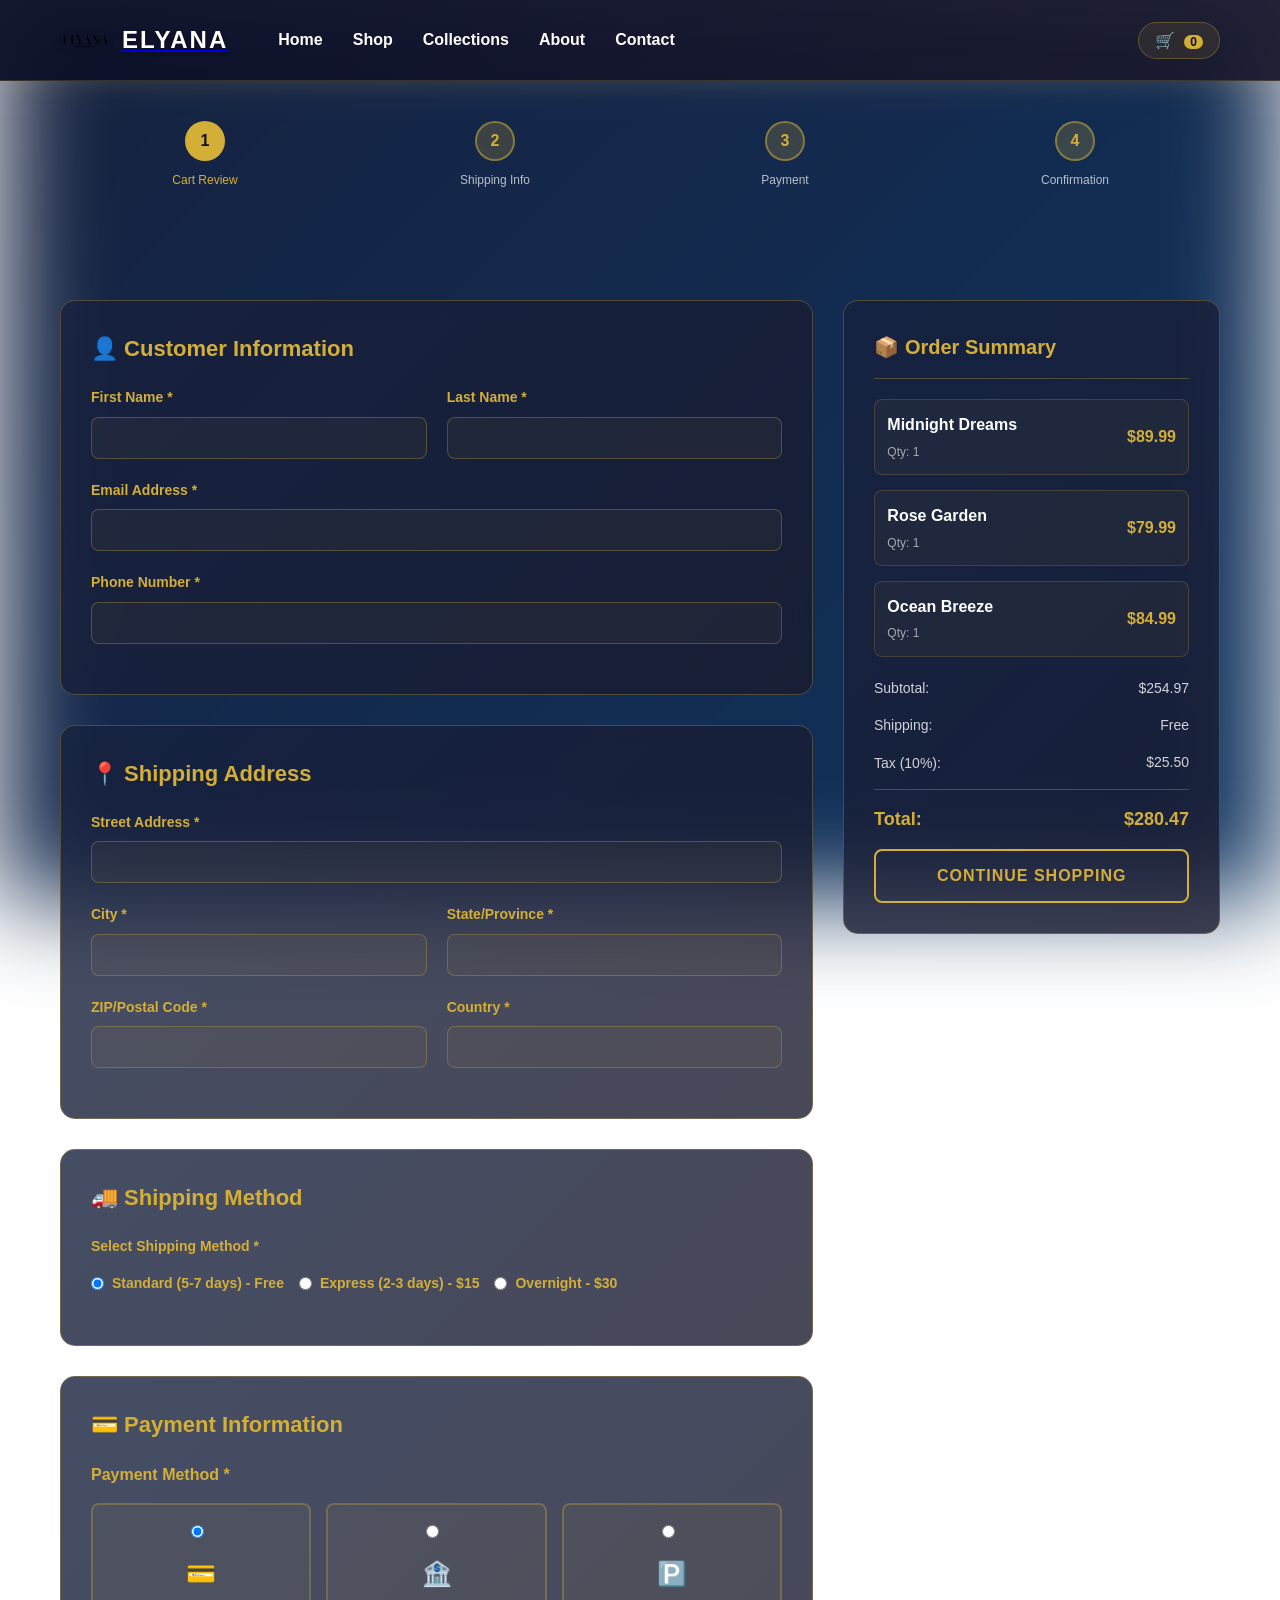
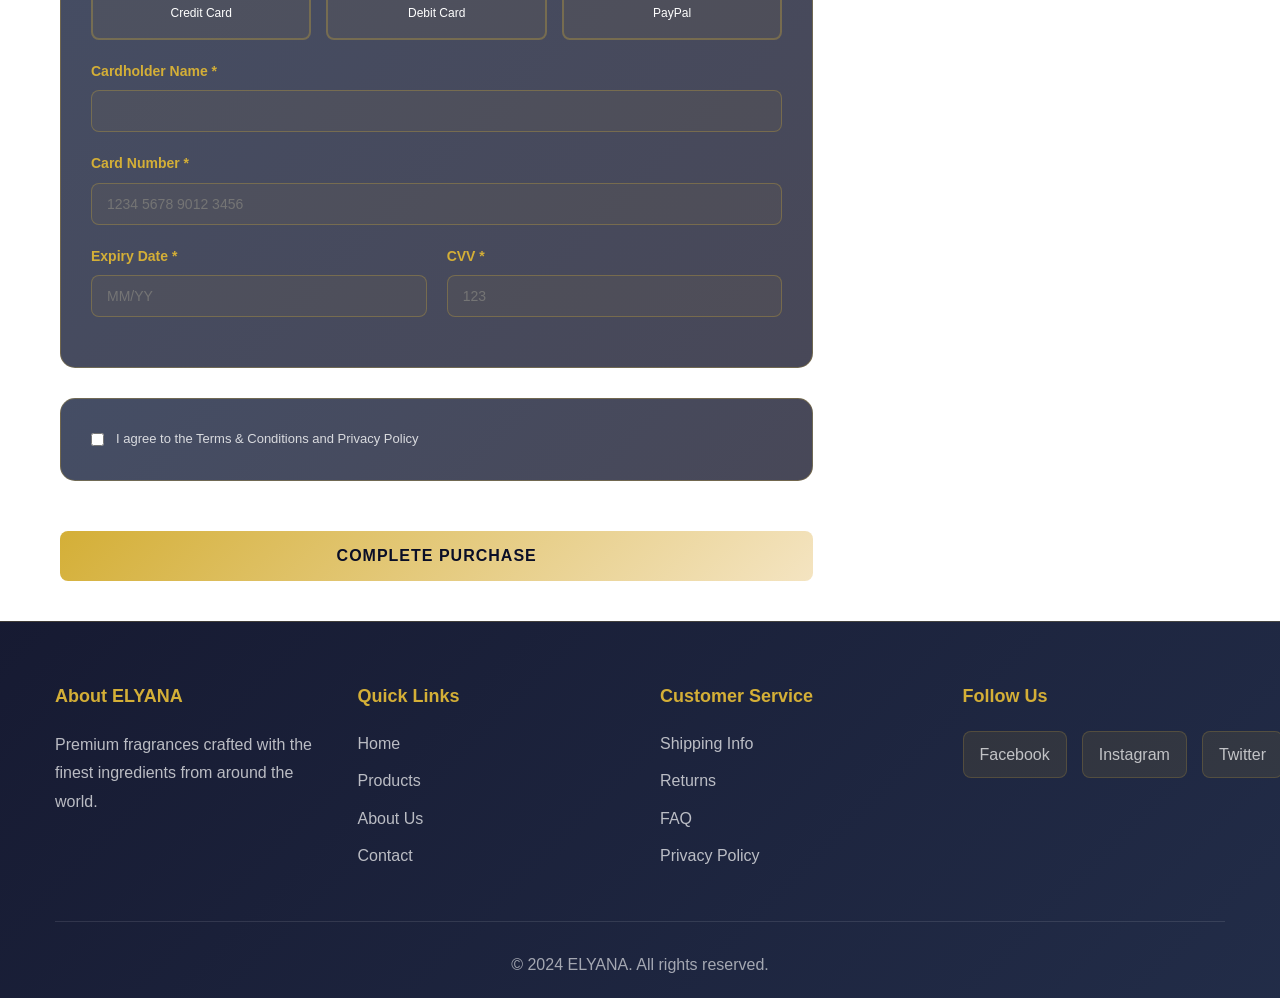
==== checkout.html @ 41bb40de "Add files via upload" ====
<!DOCTYPE html>
<html lang="en">
<head>
    <meta charset="UTF-8">
    <meta name="viewport" content="width=device-width, initial-scale=1.0">
    <title>Checkout - ELYANA</title>
    <link rel="stylesheet" href="style.css">
    <style>
        .checkout-container {
            display: grid;
            grid-template-columns: 2fr 1fr;
            gap: 30px;
            padding: 40px 20px;
            max-width: 1200px;
            margin: 0 auto;
        }

        .checkout-form {
            display: flex;
            flex-direction: column;
            gap: 30px;
        }

        .form-section {
            background: linear-gradient(135deg, rgba(22, 33, 62, 0.8), rgba(26, 26, 46, 0.8));
            backdrop-filter: blur(10px);
            border: 1px solid rgba(212, 175, 55, 0.3);
            padding: 30px;
            border-radius: 15px;
        }

        .form-section h2 {
            color: #d4af37;
            font-size: 22px;
            margin-bottom: 20px;
            display: flex;
            align-items: center;
            gap: 10px;
        }

        .form-row {
            display: grid;
            grid-template-columns: 1fr 1fr;
            gap: 20px;
            margin-bottom: 20px;
        }

        .form-row.full {
            grid-template-columns: 1fr;
        }

        .form-group {
            display: flex;
            flex-direction: column;
        }

        .form-group label {
            color: #d4af37;
            font-weight: 600;
            margin-bottom: 8px;
            font-size: 14px;
        }

        .form-group input,
        .form-group select,
        .form-group textarea {
            padding: 12px 15px;
            border: 1px solid rgba(212, 175, 55, 0.3);
            border-radius: 8px;
            background: rgba(212, 175, 55, 0.05);
            color: white;
            font-size: 14px;
            font-family: inherit;
            transition: all 0.3s ease;
        }

        .form-group input:focus,
        .form-group select:focus,
        .form-group textarea:focus {
            outline: none;
            border-color: #d4af37;
            background: rgba(212, 175, 55, 0.1);
            box-shadow: 0 0 10px rgba(212, 175, 55, 0.2);
        }

        .form-group textarea {
            resize: vertical;
            min-height: 80px;
        }

        .payment-options {
            display: grid;
            grid-template-columns: repeat(3, 1fr);
            gap: 15px;
            margin-top: 15px;
        }

        .payment-option {
            padding: 15px;
            border: 2px solid rgba(212, 175, 55, 0.3);
            border-radius: 8px;
            text-align: center;
            cursor: pointer;
            transition: all 0.3s ease;
            background: rgba(212, 175, 55, 0.05);
        }

        .payment-option:hover {
            border-color: #d4af37;
            background: rgba(212, 175, 55, 0.1);
        }

        .payment-option input[type="radio"] {
            margin-right: 8px;
        }

        .payment-option label {
            cursor: pointer;
            margin: 0;
        }

        /* Order Summary */
        .order-summary {
            background: linear-gradient(135deg, rgba(22, 33, 62, 0.8), rgba(26, 26, 46, 0.8));
            backdrop-filter: blur(10px);
            border: 1px solid rgba(212, 175, 55, 0.3);
            padding: 30px;
            border-radius: 15px;
            height: fit-content;
            position: sticky;
            top: 100px;
        }

        .order-summary h3 {
            color: #d4af37;
            font-size: 20px;
            margin-bottom: 20px;
            padding-bottom: 15px;
            border-bottom: 1px solid rgba(212, 175, 55, 0.3);
        }

        .cart-items {
            display: flex;
            flex-direction: column;
            gap: 15px;
            margin-bottom: 20px;
        }

        .cart-item {
            display: flex;
            justify-content: space-between;
            align-items: center;
            padding: 12px;
            background: rgba(212, 175, 55, 0.05);
            border-radius: 8px;
            border: 1px solid rgba(212, 175, 55, 0.2);
        }

        .item-details {
            flex: 1;
        }

        .item-name {
            color: white;
            font-weight: 600;
            margin-bottom: 5px;
        }

        .item-quantity {
            color: rgba(255, 255, 255, 0.6);
            font-size: 12px;
        }

        .item-price {
            color: #d4af37;
            font-weight: 700;
            font-size: 16px;
        }

        .summary-row {
            display: flex;
            justify-content: space-between;
            margin-bottom: 15px;
            color: rgba(255, 255, 255, 0.8);
            font-size: 14px;
        }

        .summary-row.total {
            padding-top: 15px;
            border-top: 1px solid rgba(212, 175, 55, 0.3);
            font-size: 18px;
            font-weight: 700;
            color: #d4af37;
        }

        .checkout-btn {
            width: 100%;
            padding: 16px;
            background: linear-gradient(135deg, #d4af37, #f4e4c1);
            border: none;
            color: #0a0e27;
            border-radius: 8px;
            font-weight: 700;
            font-size: 16px;
            cursor: pointer;
            transition: all 0.3s ease;
            margin-top: 20px;
            text-transform: uppercase;
            letter-spacing: 1px;
        }

        .checkout-btn:hover {
            box-shadow: 0 10px 30px rgba(212, 175, 55, 0.4);
            transform: translateY(-2px);
        }

        .progress-steps {
            display: flex;
            justify-content: space-between;
            margin-bottom: 40px;
            max-width: 1200px;
            margin-left: auto;
            margin-right: auto;
        }

        .step {
            display: flex;
            flex-direction: column;
            align-items: center;
            gap: 10px;
            flex: 1;
        }

        .step-number {
            width: 40px;
            height: 40px;
            border-radius: 50%;
            background: rgba(212, 175, 55, 0.2);
            border: 2px solid rgba(212, 175, 55, 0.5);
            display: flex;
            align-items: center;
            justify-content: center;
            color: #d4af37;
            font-weight: 700;
        }

        .step.active .step-number {
            background: #d4af37;
            color: #0a0e27;
        }

        .step-label {
            color: rgba(255, 255, 255, 0.7);
            font-size: 12px;
            text-align: center;
        }

        .step.active .step-label {
            color: #d4af37;
        }

        .step-connector {
            flex: 1;
            height: 2px;
            background: rgba(212, 175, 55, 0.2);
            margin-top: 20px;
            display: none;
        }

        @media (min-width: 1024px) {
            .step-connector {
                display: block;
            }
        }

        @media (max-width: 768px) {
            .checkout-container {
                grid-template-columns: 1fr;
            }

            .order-summary {
                position: static;
                order: -1;
            }

            .payment-options {
                grid-template-columns: 1fr;
            }

            .form-row {
                grid-template-columns: 1fr;
            }

            .progress-steps {
                gap: 10px;
            }

            .step-connector {
                display: none !important;
            }
        }
    </style>
</head>
<body>
    <!-- Animated Background -->
    <div class="animated-bg"></div>

    <!-- Header/Navigation -->
    <header class="header">
        <nav class="navbar">
            <div class="navbar-container">
                <a href="index.html" class="logo-section">
                    <img src="image-removebg-preview.png" alt="Elyana Logo" class="logo">
                    <span class="brand-name">ELYANA</span>
                </a>
                
                <div class="hamburger" id="hamburger">
                    <span></span>
                    <span></span>
                    <span></span>
                </div>

                <ul class="nav-menu" id="navMenu">
                    <li><a href="index.html#home" class="nav-link">Home</a></li>
                    <li><a href="index.html#categories" class="nav-link">Shop</a></li>
                    <li><a href="index.html#products" class="nav-link">Collections</a></li>
                    <li><a href="#about" class="nav-link">About</a></li>
                    <li><a href="#contact" class="nav-link">Contact</a></li>
                </ul>

                <div class="nav-icons">
                    <button class="cart-btn" id="cartBtn">🛒 <span class="cart-count">0</span></button>
                </div>
            </div>
        </nav>
    </header>

    <!-- Progress Steps -->
    <div class="progress-steps" style="padding: 40px 20px 0;">
        <div class="step active">
            <div class="step-number">1</div>
            <div class="step-label">Cart Review</div>
            <div class="step-connector"></div>
        </div>
        <div class="step">
            <div class="step-number">2</div>
            <div class="step-label">Shipping Info</div>
            <div class="step-connector"></div>
        </div>
        <div class="step">
            <div class="step-number">3</div>
            <div class="step-label">Payment</div>
            <div class="step-connector"></div>
        </div>
        <div class="step">
            <div class="step-number">4</div>
            <div class="step-label">Confirmation</div>
        </div>
    </div>

    <!-- Checkout Section -->
    <div class="checkout-container">
        <form class="checkout-form" id="checkoutForm">
            <!-- Customer Information -->
            <div class="form-section">
                <h2>👤 Customer Information</h2>
                <div class="form-row">
                    <div class="form-group">
                        <label for="firstName">First Name *</label>
                        <input type="text" id="firstName" name="firstName" required>
                    </div>
                    <div class="form-group">
                        <label for="lastName">Last Name *</label>
                        <input type="text" id="lastName" name="lastName" required>
                    </div>
                </div>
                <div class="form-row full">
                    <div class="form-group">
                        <label for="email">Email Address *</label>
                        <input type="email" id="email" name="email" required>
                    </div>
                </div>
                <div class="form-row full">
                    <div class="form-group">
                        <label for="phone">Phone Number *</label>
                        <input type="tel" id="phone" name="phone" required>
                    </div>
                </div>
            </div>

            <!-- Shipping Address -->
            <div class="form-section">
                <h2>📍 Shipping Address</h2>
                <div class="form-row full">
                    <div class="form-group">
                        <label for="address">Street Address *</label>
                        <input type="text" id="address" name="address" required>
                    </div>
                </div>
                <div class="form-row">
                    <div class="form-group">
                        <label for="city">City *</label>
                        <input type="text" id="city" name="city" required>
                    </div>
                    <div class="form-group">
                        <label for="state">State/Province *</label>
                        <input type="text" id="state" name="state" required>
                    </div>
                </div>
                <div class="form-row">
                    <div class="form-group">
                        <label for="zipcode">ZIP/Postal Code *</label>
                        <input type="text" id="zipcode" name="zipcode" required>
                    </div>
                    <div class="form-group">
                        <label for="country">Country *</label>
                        <input type="text" id="country" name="country" required>
                    </div>
                </div>
            </div>

            <!-- Shipping Method -->
            <div class="form-section">
                <h2>🚚 Shipping Method</h2>
                <div class="form-row full">
                    <div class="form-group">
                        <label style="margin-bottom: 15px;">Select Shipping Method *</label>
                        <div style="display: flex; gap: 15px; flex-wrap: wrap;">
                            <label style="display: flex; align-items: center; gap: 8px; margin: 0;">
                                <input type="radio" name="shipping" value="standard" checked>
                                <span>Standard (5-7 days) - Free</span>
                            </label>
                            <label style="display: flex; align-items: center; gap: 8px; margin: 0;">
                                <input type="radio" name="shipping" value="express">
                                <span>Express (2-3 days) - $15</span>
                            </label>
                            <label style="display: flex; align-items: center; gap: 8px; margin: 0;">
                                <input type="radio" name="shipping" value="overnight">
                                <span>Overnight - $30</span>
                            </label>
                        </div>
                    </div>
                </div>
            </div>

            <!-- Payment Information -->
            <div class="form-section">
                <h2>💳 Payment Information</h2>
                <div style="margin-bottom: 20px;">
                    <label style="display: block; margin-bottom: 15px; color: #d4af37; font-weight: 600;">Payment Method *</label>
                    <div class="payment-options">
                        <div class="payment-option">
                            <label>
                                <input type="radio" name="paymentMethod" value="credit-card" checked>
                                <div style="font-size: 24px; margin: 10px 0;">💳</div>
                                <div style="color: white; font-size: 12px;">Credit Card</div>
                            </label>
                        </div>
                        <div class="payment-option">
                            <label>
                                <input type="radio" name="paymentMethod" value="debit-card">
                                <div style="font-size: 24px; margin: 10px 0;">🏦</div>
                                <div style="color: white; font-size: 12px;">Debit Card</div>
                            </label>
                        </div>
                        <div class="payment-option">
                            <label>
                                <input type="radio" name="paymentMethod" value="paypal">
                                <div style="font-size: 24px; margin: 10px 0;">🅿️</div>
                                <div style="color: white; font-size: 12px;">PayPal</div>
                            </label>
                        </div>
                    </div>
                </div>

                <div class="form-row full">
                    <div class="form-group">
                        <label for="cardName">Cardholder Name *</label>
                        <input type="text" id="cardName" name="cardName" required>
                    </div>
                </div>
                <div class="form-row full">
                    <div class="form-group">
                        <label for="cardNumber">Card Number *</label>
                        <input type="text" id="cardNumber" name="cardNumber" placeholder="1234 5678 9012 3456" required>
                    </div>
                </div>
                <div class="form-row">
                    <div class="form-group">
                        <label for="expiry">Expiry Date *</label>
                        <input type="text" id="expiry" name="expiry" placeholder="MM/YY" required>
                    </div>
                    <div class="form-group">
                        <label for="cvv">CVV *</label>
                        <input type="text" id="cvv" name="cvv" placeholder="123" required>
                    </div>
                </div>
            </div>

            <!-- Terms & Conditions -->
            <div class="form-section">
                <label style="display: flex; align-items: flex-start; gap: 12px; cursor: pointer;">
                    <input type="checkbox" id="terms" name="terms" required style="margin-top: 4px;">
                    <span style="color: rgba(255, 255, 255, 0.8); font-size: 13px;">I agree to the Terms & Conditions and Privacy Policy</span>
                </label>
            </div>

            <button type="submit" class="checkout-btn">Complete Purchase</button>
        </form>

        <!-- Order Summary Sidebar -->
        <div class="order-summary">
            <h3>📦 Order Summary</h3>
            <div class="cart-items" id="cartItems">
                <!-- Cart items will be populated by JavaScript -->
            </div>
            
            <div class="summary-row">
                <span>Subtotal:</span>
                <span id="subtotal">$0.00</span>
            </div>
            <div class="summary-row">
                <span>Shipping:</span>
                <span id="shippingCost">Free</span>
            </div>
            <div class="summary-row">
                <span>Tax (10%):</span>
                <span id="tax">$0.00</span>
            </div>
            <div class="summary-row total">
                <span>Total:</span>
                <span id="total">$0.00</span>
            </div>

            <button type="button" class="checkout-btn" style="margin-top: 0; background: transparent; border: 2px solid #d4af37; color: #d4af37;">Continue Shopping</button>
        </div>
    </div>

    <!-- Footer -->
    <footer class="footer">
        <div class="container">
            <div class="footer-grid">
                <div class="footer-section">
                    <h3>About ELYANA</h3>
                    <p>Premium fragrances crafted with the finest ingredients from around the world.</p>
                </div>
                <div class="footer-section">
                    <h3>Quick Links</h3>
                    <ul>
                        <li><a href="index.html">Home</a></li>
                        <li><a href="index.html#products">Products</a></li>
                        <li><a href="#about">About Us</a></li>
                        <li><a href="#contact">Contact</a></li>
                    </ul>
                </div>
                <div class="footer-section">
                    <h3>Customer Service</h3>
                    <ul>
                        <li><a href="#">Shipping Info</a></li>
                        <li><a href="#">Returns</a></li>
                        <li><a href="#">FAQ</a></li>
                        <li><a href="#">Privacy Policy</a></li>
                    </ul>
                </div>
                <div class="footer-section">
                    <h3>Follow Us</h3>
                    <div class="social-links">
                        <a href="#" class="social-link">Facebook</a>
                        <a href="#" class="social-link">Instagram</a>
                        <a href="#" class="social-link">Twitter</a>
                        <a href="#" class="social-link">Pinterest</a>
                    </div>
                </div>
            </div>
            <div class="footer-bottom">
                <p>&copy; 2024 ELYANA. All rights reserved.</p>
            </div>
        </div>
    </footer>

    <script src="checkout.js"></script>
</body>
</html>
---- style.css ----
* {
    margin: 0;
    padding: 0;
    box-sizing: border-box;
}

:root {
    --primary-color: #1a1a2e;
    --secondary-color: #16213e;
    --accent-color: #d4af37;
    --accent-light: #f4e4c1;
    --text-dark: #0f3460;
    --text-light: #ffffff;
    --bg-light: #0f1419;
    --success: #2d5f4f;
    --shadow: 0 10px 40px rgba(0, 0, 0, 0.5);
    --gold: #d4af37;
    --dark-bg: #0a0e27;
}

html {
    scroll-behavior: smooth;
}

body {
    font-family: 'Segoe UI', Tahoma, Geneva, Verdana, sans-serif;
    color: var(--text-dark);
    overflow-x: hidden;
    line-height: 1.6;
}

/* Animated Background */
.animated-bg {
    position: fixed;
    top: 0;
    left: 0;
    width: 100%;
    height: 100%;
    background: linear-gradient(135deg, #0a0e27, #1a1a2e, #16213e, #0f3460, #1a1a2e, #2d1b3d);
    background-size: 400% 400%;
    background-attachment: fixed;
    filter: blur(50px);
    animation: gradientShift 15s ease infinite;
    z-index: -1;
}

@keyframes gradientShift {
    0% { background-position: 0% 50%; }
    25% { background-position: 100% 50%; }
    50% { background-position: 50% 100%; }
    75% { background-position: 0% 50%; }
    100% { background-position: 0% 50%; }
}

/* Container */
.container {
    max-width: 1200px;
    margin: 0 auto;
    padding: 0 15px;
}

/* Header/Navigation */
.header {
    background: linear-gradient(135deg, rgba(10, 14, 39, 0.95), rgba(26, 26, 46, 0.95));
    backdrop-filter: blur(10px);
    border-bottom: 1px solid rgba(212, 175, 55, 0.2);
    position: sticky;
    top: 0;
    z-index: 100;
    box-shadow: 0 4px 20px rgba(212, 175, 55, 0.1);
}

.navbar-container {
    display: flex;
    align-items: center;
    justify-content: space-between;
    padding: 15px 20px;
    max-width: 1200px;
    margin: 0 auto;
}

.logo-section {
    display: flex;
    align-items: center;
    gap: 12px;
    cursor: pointer;
    transition: transform 0.3s ease;
}

.logo-section:hover {
    transform: scale(1.05);
}

.logo {
    width: 50px;
    height: 50px;
    object-fit: contain;
    filter: drop-shadow(0 2px 4px rgba(0, 0, 0, 0.3));
}

.brand-name {
    font-size: 24px;
    font-weight: 800;
    color: var(--text-light);
    letter-spacing: 2px;
    text-shadow: 0 2px 4px rgba(0, 0, 0, 0.3);
}

/* Navigation Menu */
.nav-menu {
    display: flex;
    list-style: none;
    gap: 30px;
    flex: 1;
    margin-left: 50px;
}

.nav-link {
    color: var(--text-light);
    text-decoration: none;
    font-weight: 600;
    transition: all 0.3s ease;
    position: relative;
}

.nav-link::after {
    content: '';
    position: absolute;
    bottom: -5px;
    left: 0;
    width: 0;
    height: 2px;
    background: var(--gold);
    transition: width 0.3s ease;
}

.nav-link:hover::after {
    width: 100%;
}

.nav-link:hover {
    color: var(--gold);
}

/* Navigation Icons */
.nav-icons {
    display: flex;
    gap: 15px;
}

.search-btn, .cart-btn {
    background: rgba(212, 175, 55, 0.1);
    border: 1px solid rgba(212, 175, 55, 0.3);
    color: var(--text-light);
    padding: 8px 16px;
    border-radius: 20px;
    cursor: pointer;
    font-size: 16px;
    transition: all 0.3s ease;
}

.search-btn:hover, .cart-btn:hover {
    background: rgba(212, 175, 55, 0.2);
    box-shadow: 0 4px 12px rgba(212, 175, 55, 0.3);
}

.cart-count {
    background: var(--gold);
    color: #0a0e27;
    padding: 0 6px;
    border-radius: 10px;
    font-size: 12px;
    margin-left: 5px;
    font-weight: 700;
}

/* Hamburger Menu */
.hamburger {
    display: none;
    flex-direction: column;
    gap: 5px;
    cursor: pointer;
}

.hamburger span {
    width: 25px;
    height: 3px;
    background: var(--text-light);
    border-radius: 2px;
    transition: all 0.3s ease;
}

.hamburger.active span:nth-child(1) {
    transform: rotate(45deg) translate(8px, 8px);
}

.hamburger.active span:nth-child(2) {
    opacity: 0;
}

.hamburger.active span:nth-child(3) {
    transform: rotate(-45deg) translate(7px, -7px);
}

/* Hero Section */
.hero {
    min-height: 100vh;
    display: flex;
    align-items: center;
    justify-content: center;
    text-align: center;
    padding: 40px 20px;
}

.hero-content {
    animation: fadeInUp 1s ease;
}

.hero-title {
    font-size: 80px;
    font-weight: 900;
    background: linear-gradient(135deg, #d4af37, #f4e4c1);
    -webkit-background-clip: text;
    -webkit-text-fill-color: transparent;
    background-clip: text;
    letter-spacing: 3px;
    margin-bottom: 20px;
    text-shadow: 2px 2px 4px rgba(0, 0, 0, 0.1);
}

.hero-subtitle {
    font-size: 28px;
    color: var(--text-light);
    margin-bottom: 15px;
    text-shadow: 0 2px 4px rgba(0, 0, 0, 0.3);
}

.hero-description {
    font-size: 18px;
    color: rgba(255, 255, 255, 0.9);
    margin-bottom: 30px;
    text-shadow: 0 2px 4px rgba(0, 0, 0, 0.3);
}

.cta-btn {
    padding: 16px 40px;
    font-size: 16px;
    font-weight: 700;
    border: none;
    border-radius: 50px;
    background: linear-gradient(135deg, #d4af37, #f4e4c1);
    color: #0a0e27;
    cursor: pointer;
    transition: all 0.3s ease;
    box-shadow: 0 10px 25px rgba(212, 175, 55, 0.3);
    text-transform: uppercase;
    letter-spacing: 1px;
}

.cta-btn:hover {
    transform: translateY(-3px);
    box-shadow: 0 15px 35px rgba(212, 175, 55, 0.5);
}

@keyframes fadeInUp {
    from {
        opacity: 0;
        transform: translateY(30px);
    }
    to {
        opacity: 1;
        transform: translateY(0);
    }
}

/* Section Title */
.section-title {
    font-size: 48px;
    font-weight: 800;
    text-align: center;
    margin-bottom: 50px;
    color: var(--text-light);
    text-shadow: 0 2px 4px rgba(0, 0, 0, 0.3);
}

/* Categories Section */
.categories {
    padding: 60px 20px;
    background: rgba(10, 14, 39, 0.5);
    backdrop-filter: blur(10px);
    border-top: 1px solid rgba(212, 175, 55, 0.2);
    border-bottom: 1px solid rgba(212, 175, 55, 0.2);
}

.category-grid {
    display: grid;
    grid-template-columns: repeat(auto-fit, minmax(250px, 1fr));
    gap: 30px;
}

.category-card {
    background: linear-gradient(135deg, rgba(22, 33, 62, 0.8), rgba(26, 26, 46, 0.8));
    backdrop-filter: blur(10px);
    border: 1px solid rgba(212, 175, 55, 0.3);
    padding: 40px 20px;
    border-radius: 15px;
    text-align: center;
    cursor: pointer;
    transition: all 0.3s ease;
    text-decoration: none;
    display: flex;
    flex-direction: column;
    align-items: center;
    justify-content: center;
}

.category-card:hover {
    transform: translateY(-10px);
    background: linear-gradient(135deg, rgba(22, 33, 62, 0.95), rgba(26, 26, 46, 0.95));
    box-shadow: 0 15px 40px rgba(212, 175, 55, 0.25);
    border-color: rgba(212, 175, 55, 0.6);
}

.category-icon {
    font-size: 60px;
    margin-bottom: 15px;
}

.category-card h3 {
    font-size: 24px;
    margin-bottom: 10px;
    color: var(--text-light);
}

.category-card p {
    color: rgba(255, 255, 255, 0.8);
    font-size: 14px;
    margin-bottom: 15px;
}

.view-btn {
    display: inline-block;
    background: linear-gradient(135deg, #d4af37, #f4e4c1);
    padding: 8px 20px;
    border-radius: 20px;
    font-size: 12px;
    font-weight: 700;
    color: #0a0e27;
    opacity: 0;
    transition: opacity 0.3s ease;
}

.category-card:hover .view-btn {
    opacity: 1;
}

/* Filter Section */
.filter-section {
    padding: 40px 20px;
    background: rgba(10, 14, 39, 0.3);
    text-align: center;
    border-bottom: 1px solid rgba(212, 175, 55, 0.2);
}

.filter-buttons {
    display: flex;
    justify-content: center;
    gap: 15px;
    flex-wrap: wrap;
}

.filter-btn {
    padding: 12px 25px;
    border: 2px solid rgba(212, 175, 55, 0.4);
    background: transparent;
    color: var(--text-light);
    border-radius: 25px;
    cursor: pointer;
    font-weight: 600;
    transition: all 0.3s ease;
}

.filter-btn:hover,
.filter-btn.active {
    background: linear-gradient(135deg, #d4af37, #f4e4c1);
    border-color: #d4af37;
    color: #0a0e27;
    box-shadow: 0 8px 20px rgba(212, 175, 55, 0.3);
}

/* Products Section */
.products {
    padding: 60px 20px;
}

.product-grid {
    display: grid;
    grid-template-columns: repeat(auto-fill, minmax(280px, 1fr));
    gap: 30px;
}

.product-card {
    background: linear-gradient(135deg, rgba(22, 33, 62, 0.8), rgba(26, 26, 46, 0.8));
    backdrop-filter: blur(10px);
    border: 1px solid rgba(212, 175, 55, 0.2);
    border-radius: 15px;
    overflow: hidden;
    transition: all 0.3s ease;
    cursor: pointer;
    animation: fadeIn 0.5s ease;
}

.product-card:hover {
    transform: translateY(-10px);
    box-shadow: 0 20px 50px rgba(212, 175, 55, 0.25);
    border-color: rgba(212, 175, 55, 0.5);
}

@keyframes fadeIn {
    from {
        opacity: 0;
        transform: translateY(20px);
    }
    to {
        opacity: 1;
        transform: translateY(0);
    }
}

.product-image {
    width: 100%;
    height: 220px;
    background: linear-gradient(135deg, rgba(212, 175, 55, 0.1), rgba(212, 175, 55, 0.05));
    display: flex;
    align-items: center;
    justify-content: center;
    font-size: 80px;
    transition: all 0.3s ease;
}

.product-card:hover .product-image {
    background: linear-gradient(135deg, rgba(212, 175, 55, 0.2), rgba(212, 175, 55, 0.1));
    transform: scale(1.05);
}

.product-info {
    padding: 25px;
}

.category-label {
    display: inline-block;
    background: var(--gold);
    color: #0a0e27;
    padding: 5px 12px;
    border-radius: 20px;
    font-size: 12px;
    font-weight: 700;
    margin-bottom: 10px;
    text-transform: uppercase;
}

.product-card h3 {
    font-size: 18px;
    margin: 10px 0;
    color: var(--text-light);
}

.product-meta {
    display: flex;
    justify-content: space-between;
    align-items: center;
    margin-bottom: 15px;
    flex-wrap: wrap;
    gap: 10px;
}

.rating {
    font-size: 12px;
    color: rgba(255, 255, 255, 0.7);
}

/* Category Hero */
.category-hero {
    min-height: 60vh;
    display: flex;
    align-items: center;
    justify-content: center;
    text-align: center;
    padding: 40px 20px;
    margin-top: 60px;
}

.category-title {
    font-size: 64px;
    font-weight: 900;
    background: linear-gradient(135deg, #d4af37, #f4e4c1);
    -webkit-background-clip: text;
    -webkit-text-fill-color: transparent;
    background-clip: text;
    letter-spacing: 2px;
    margin-bottom: 20px;
    text-shadow: 2px 2px 4px rgba(0, 0, 0, 0.1);
}

.category-subtitle {
    font-size: 24px;
    color: var(--text-light);
    margin-bottom: 15px;
    text-shadow: 0 2px 4px rgba(0, 0, 0, 0.3);
}

.category-description {
    font-size: 16px;
    color: rgba(255, 255, 255, 0.9);
    text-shadow: 0 2px 4px rgba(0, 0, 0, 0.3);
}

/* Products Header */
.products-header {
    display: flex;
    justify-content: space-between;
    align-items: center;
    margin-bottom: 40px;
    gap: 20px;
    flex-wrap: wrap;
}

.sort-options {
    display: flex;
    align-items: center;
    gap: 10px;
}

.sort-select {
    padding: 10px 16px;
    background: linear-gradient(135deg, rgba(212, 175, 55, 0.1), rgba(212, 175, 55, 0.05));
    border: 1px solid rgba(212, 175, 55, 0.4);
    color: var(--text-light);
    border-radius: 8px;
    font-size: 14px;
    font-weight: 600;
    cursor: pointer;
    transition: all 0.3s ease;
}

.sort-select:hover {
    background: linear-gradient(135deg, rgba(212, 175, 55, 0.15), rgba(212, 175, 55, 0.1));
    box-shadow: 0 4px 12px rgba(212, 175, 55, 0.2);
}

.sort-select option {
    background: #16213e;
    color: #d4af37;
}

.price {
    font-size: 24px;
    font-weight: 800;
    color: var(--gold);
    margin-bottom: 15px;
}

.add-to-cart-btn {
    width: 100%;
    padding: 12px;
    background: linear-gradient(135deg, #d4af37, #f4e4c1);
    border: none;
    color: #0a0e27;
    border-radius: 8px;
    font-weight: 700;
    cursor: pointer;
    transition: all 0.3s ease;
}

.add-to-cart-btn:hover {
    box-shadow: 0 8px 20px rgba(212, 175, 55, 0.4);
    transform: translateY(-2px);
}

/* Newsletter Section */
.newsletter {
    padding: 60px 20px;
    background: linear-gradient(135deg, rgba(22, 33, 62, 0.8), rgba(26, 26, 46, 0.8));
    backdrop-filter: blur(10px);
    border: 1px solid rgba(212, 175, 55, 0.2);
    margin: 40px 20px;
    border-radius: 15px;
}

.newsletter-content {
    text-align: center;
    max-width: 600px;
    margin: 0 auto;
}

.newsletter-content h2 {
    font-size: 36px;
    margin-bottom: 15px;
    color: var(--text-light);
}

.newsletter-content p {
    font-size: 16px;
    color: rgba(255, 255, 255, 0.8);
    margin-bottom: 25px;
}

.newsletter-form {
    display: flex;
    gap: 10px;
    flex-wrap: wrap;
    justify-content: center;
}

.newsletter-form input {
    padding: 14px 20px;
    border: 1px solid rgba(212, 175, 55, 0.3);
    border-radius: 8px;
    background: rgba(212, 175, 55, 0.05);
    color: white;
    min-width: 250px;
    font-size: 14px;
}

.newsletter-form input::placeholder {
    color: rgba(255, 255, 255, 0.6);
}

.subscribe-btn {
    padding: 14px 30px;
    background: linear-gradient(135deg, #d4af37, #f4e4c1);
    border: none;
    color: #0a0e27;
    border-radius: 8px;
    font-weight: 700;
    cursor: pointer;
    transition: all 0.3s ease;
}

.subscribe-btn:hover {
    transform: translateY(-2px);
    box-shadow: 0 8px 20px rgba(212, 175, 55, 0.4);
}

/* Footer */
.footer {
    background: linear-gradient(135deg, rgba(10, 14, 39, 0.95), rgba(22, 33, 62, 0.95));
    backdrop-filter: blur(10px);
    color: var(--text-light);
    padding: 60px 20px 20px;
    border-top: 1px solid rgba(212, 175, 55, 0.2);
}

.footer-grid {
    display: grid;
    grid-template-columns: repeat(auto-fit, minmax(250px, 1fr));
    gap: 40px;
    margin-bottom: 40px;
}

.footer-section h3 {
    font-size: 18px;
    margin-bottom: 20px;
    color: var(--gold);
}

.footer-section p {
    color: rgba(255, 255, 255, 0.7);
    line-height: 1.8;
}

.footer-section ul {
    list-style: none;
}

.footer-section ul li {
    margin-bottom: 12px;
}

.footer-section a {
    color: rgba(255, 255, 255, 0.7);
    text-decoration: none;
    transition: all 0.3s ease;
}

.footer-section a:hover {
    color: var(--gold);
}

.social-links {
    display: flex;
    gap: 15px;
}

.social-link {
    display: inline-block;
    padding: 10px 16px;
    background: rgba(212, 175, 55, 0.1);
    border-radius: 8px;
    transition: all 0.3s ease;
    border: 1px solid rgba(212, 175, 55, 0.2);
}

.social-link:hover {
    background: var(--gold);
    color: #0a0e27;
    border-color: var(--gold);
}

.footer-bottom {
    text-align: center;
    padding-top: 30px;
    border-top: 1px solid rgba(255, 255, 255, 0.1);
    color: rgba(255, 255, 255, 0.6);
}

/* Media Queries - Tablet */
@media (max-width: 768px) {
    .nav-menu {
        position: fixed;
        left: -100%;
        top: 70px;
        flex-direction: column;
        background: rgba(0, 0, 0, 0.9);
        width: 100%;
        text-align: center;
        transition: 0.3s;
        margin-left: 0;
        padding: 20px 0;
        gap: 0;
    }

    .nav-menu.active {
        left: 0;
    }

    .hamburger {
        display: flex;
    }

    .hero-title {
        font-size: 48px;
    }

    .hero-subtitle {
        font-size: 20px;
    }

    .category-title {
        font-size: 42px;
    }

    .category-subtitle {
        font-size: 18px;
    }

    .section-title {
        font-size: 36px;
    }

    .product-grid {
        grid-template-columns: repeat(auto-fill, minmax(240px, 1fr));
        gap: 20px;
    }

    .footer-grid {
        grid-template-columns: repeat(2, 1fr);
    }

    .products-header {
        flex-direction: column;
        align-items: flex-start;
    }

    .sort-options {
        width: 100%;
    }

    .sort-select {
        width: 100%;
    }
}

/* Media Queries - Mobile */
@media (max-width: 480px) {
    .navbar-container {
        padding: 12px 15px;
    }

    .logo {
        width: 40px;
        height: 40px;
    }

    .brand-name {
        font-size: 18px;
        letter-spacing: 1px;
    }

    .hero-title {
        font-size: 36px;
    }

    .hero-subtitle {
        font-size: 16px;
    }

    .hero-description {
        font-size: 14px;
    }

    .cta-btn {
        padding: 12px 30px;
        font-size: 14px;
    }

    .category-hero {
        min-height: 40vh;
        margin-top: 40px;
    }

    .category-title {
        font-size: 28px;
    }

    .category-subtitle {
        font-size: 14px;
    }

    .category-description {
        font-size: 12px;
    }

    .section-title {
        font-size: 28px;
        margin-bottom: 30px;
    }

    .category-grid {
        grid-template-columns: 1fr;
        gap: 15px;
    }

    .category-card {
        padding: 25px 15px;
    }

    .filter-buttons {
        gap: 10px;
    }

    .filter-btn {
        padding: 10px 15px;
        font-size: 12px;
    }

    .product-grid {
        grid-template-columns: 1fr;
    }

    .newsletter-form {
        flex-direction: column;
    }

    .newsletter-form input {
        min-width: 100%;
    }

    .subscribe-btn {
        width: 100%;
    }

    .footer-grid {
        grid-template-columns: 1fr;
        gap: 25px;
    }

    .product-image {
        height: 150px;
        font-size: 60px;
    }

    .products-header {
        flex-direction: column;
        align-items: flex-start;
    }

    .sort-options {
        width: 100%;
    }

    .sort-select {
        width: 100%;
    }

    .product-meta {
        flex-direction: column;
        align-items: flex-start;
    }
}

/* Media Queries - Large Screens (TV/Desktop) */
@media (min-width: 1400px) {
    .container {
        max-width: 1400px;
    }

    .product-grid {
        grid-template-columns: repeat(auto-fill, minmax(300px, 1fr));
    }

    .hero-title {
        font-size: 100px;
    }

    .category-title {
        font-size: 72px;
    }

    .section-title {
        font-size: 56px;
    }
}
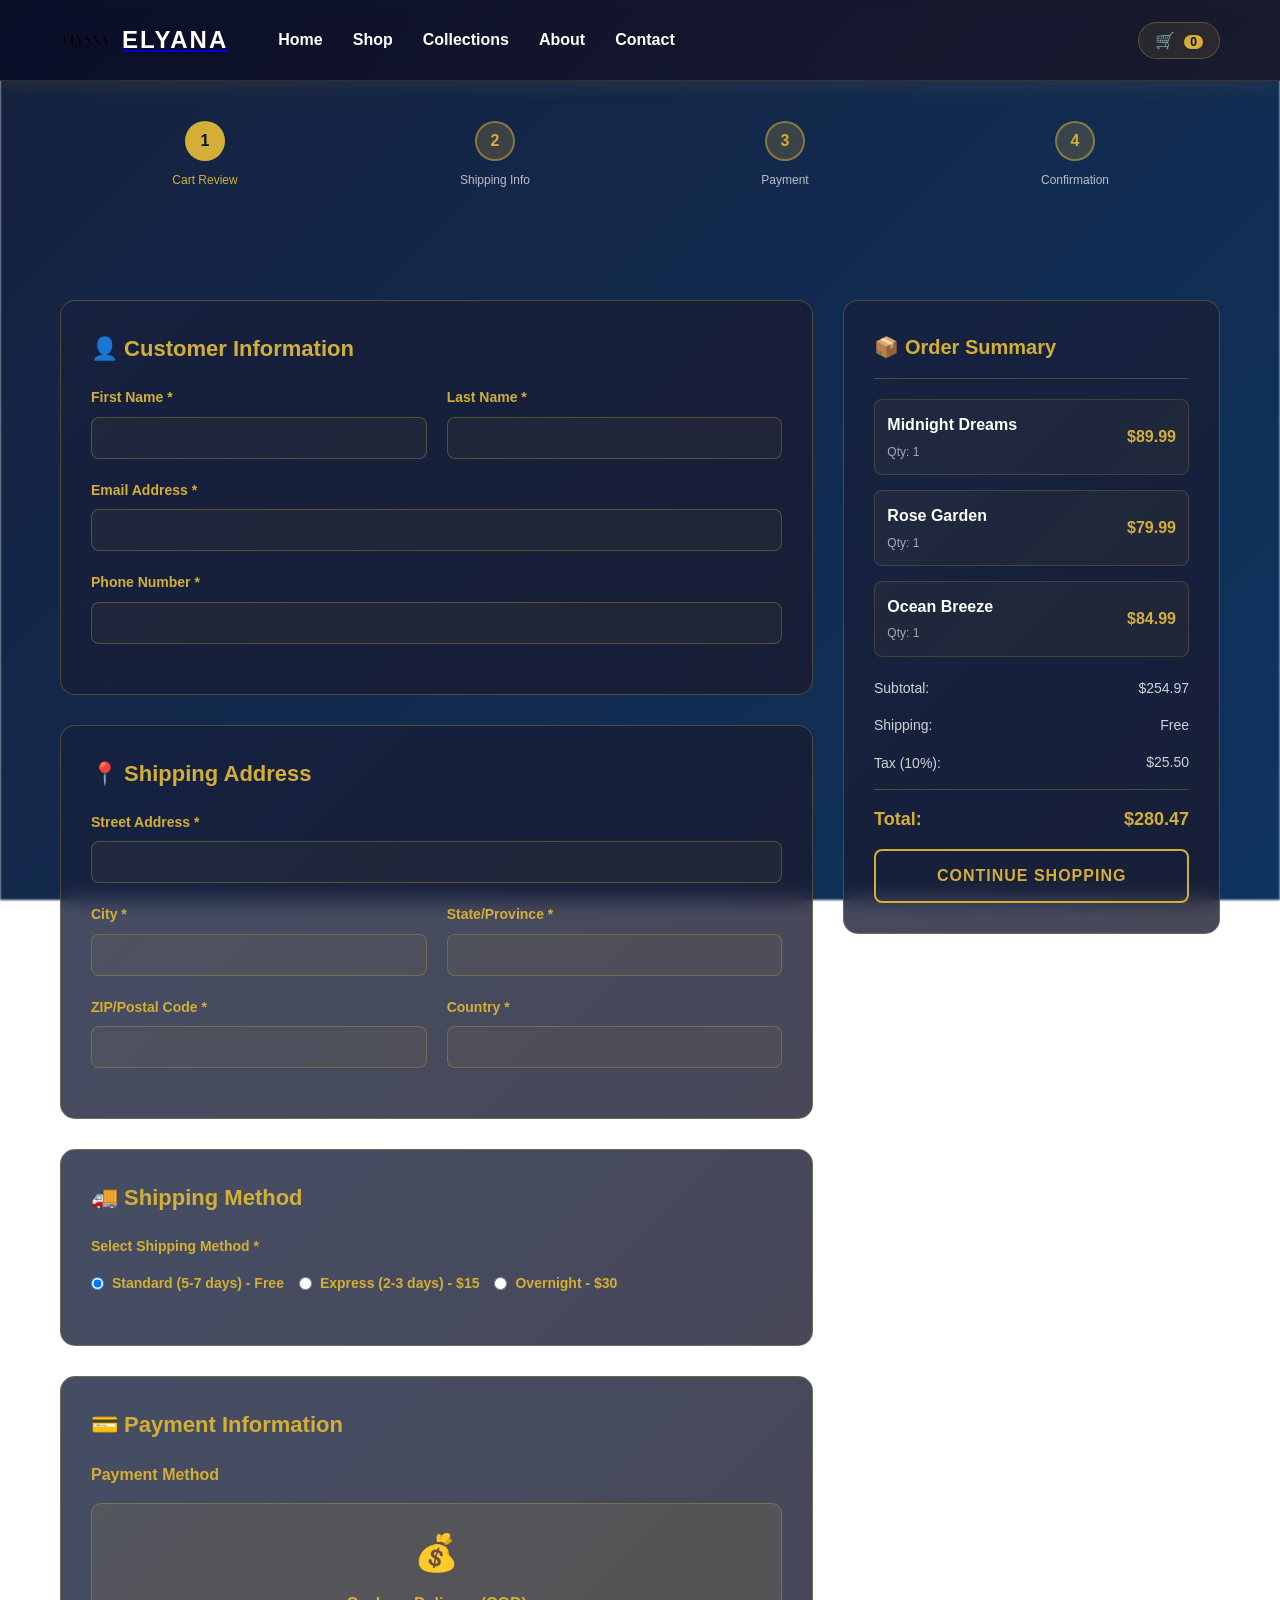
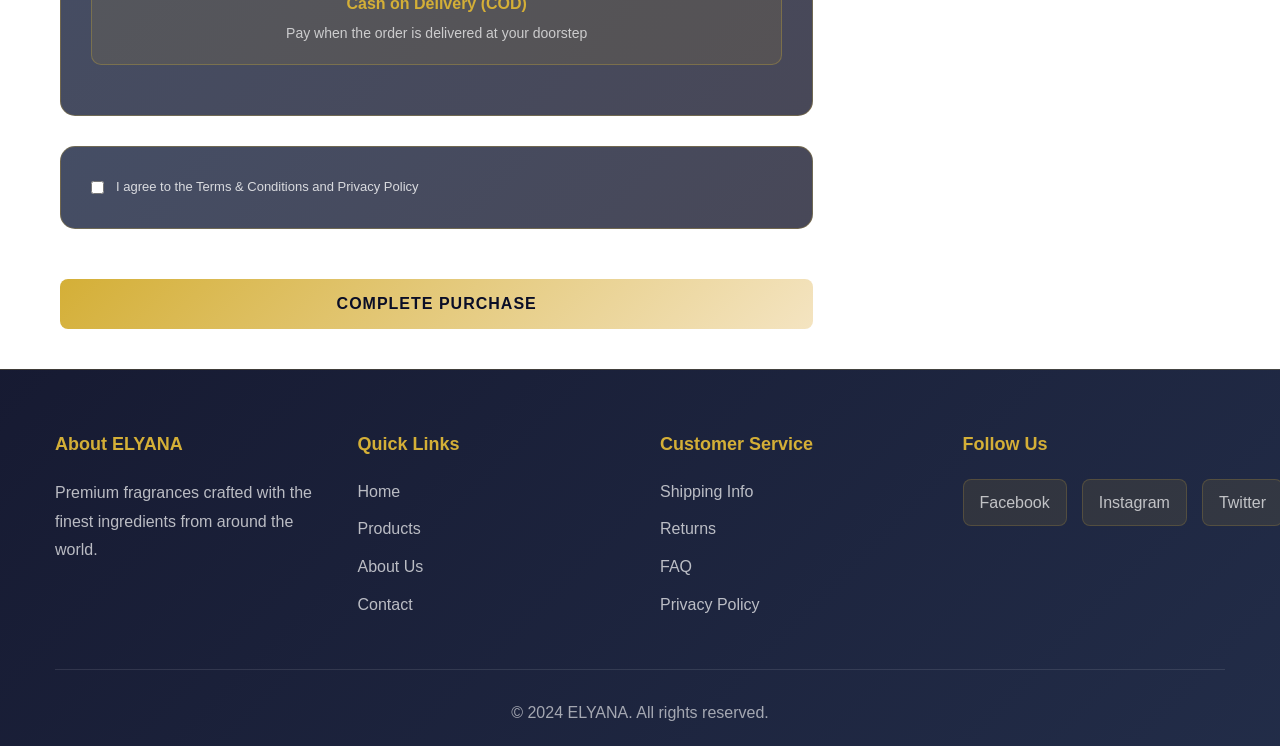
==== commit df1d573a: "Add files via upload" ====
--- a/checkout.html
+++ b/checkout.html
@@ -447,52 +447,12 @@
             <div class="form-section">
                 <h2>💳 Payment Information</h2>
                 <div style="margin-bottom: 20px;">
-                    <label style="display: block; margin-bottom: 15px; color: #d4af37; font-weight: 600;">Payment Method *</label>
-                    <div class="payment-options">
-                        <div class="payment-option">
-                            <label>
-                                <input type="radio" name="paymentMethod" value="credit-card" checked>
-                                <div style="font-size: 24px; margin: 10px 0;">💳</div>
-                                <div style="color: white; font-size: 12px;">Credit Card</div>
-                            </label>
-                        </div>
-                        <div class="payment-option">
-                            <label>
-                                <input type="radio" name="paymentMethod" value="debit-card">
-                                <div style="font-size: 24px; margin: 10px 0;">🏦</div>
-                                <div style="color: white; font-size: 12px;">Debit Card</div>
-                            </label>
-                        </div>
-                        <div class="payment-option">
-                            <label>
-                                <input type="radio" name="paymentMethod" value="paypal">
-                                <div style="font-size: 24px; margin: 10px 0;">🅿️</div>
-                                <div style="color: white; font-size: 12px;">PayPal</div>
-                            </label>
-                        </div>
-                    </div>
-                </div>
-
-                <div class="form-row full">
-                    <div class="form-group">
-                        <label for="cardName">Cardholder Name *</label>
-                        <input type="text" id="cardName" name="cardName" required>
-                    </div>
-                </div>
-                <div class="form-row full">
-                    <div class="form-group">
-                        <label for="cardNumber">Card Number *</label>
-                        <input type="text" id="cardNumber" name="cardNumber" placeholder="1234 5678 9012 3456" required>
-                    </div>
-                </div>
-                <div class="form-row">
-                    <div class="form-group">
-                        <label for="expiry">Expiry Date *</label>
-                        <input type="text" id="expiry" name="expiry" placeholder="MM/YY" required>
-                    </div>
-                    <div class="form-group">
-                        <label for="cvv">CVV *</label>
-                        <input type="text" id="cvv" name="cvv" placeholder="123" required>
+                    <label style="display: block; margin-bottom: 15px; color: #d4af37; font-weight: 600;">Payment Method</label>
+                    <div style="background: rgba(212, 175, 55, 0.1); border: 1px solid rgba(212, 175, 55, 0.3); padding: 20px; border-radius: 10px; text-align: center;">
+                        <div style="font-size: 36px; margin-bottom: 10px;">💰</div>
+                        <div style="color: #d4af37; font-weight: 600; font-size: 16px; margin-bottom: 5px;">Cash on Delivery (COD)</div>
+                        <div style="color: rgba(255, 255, 255, 0.7); font-size: 14px;">Pay when the order is delivered at your doorstep</div>
+                        <input type="hidden" name="paymentMethod" value="COD">
                     </div>
                 </div>
             </div>
--- a/style.css
+++ b/style.css
@@ -36,11 +36,11 @@
     left: 0;
     width: 100%;
     height: 100%;
-    background: linear-gradient(135deg, #0a0e27, #1a1a2e, #16213e, #0f3460, #1a1a2e, #2d1b3d);
+    background: url(background.png);
     background-size: 400% 400%;
     background-attachment: fixed;
-    filter: blur(50px);
-    animation: gradientShift 15s ease infinite;
+    filter: blur(1px);
+    animation: gradientShift 50s ease infinite;
     z-index: -1;
 }
 
@@ -782,7 +782,7 @@
 }
 
 /* Media Queries - Mobile */
-@media (max-width: 480px) {
+@media (max-width: 550px) {
     .navbar-container {
         padding: 12px 15px;
     }
@@ -872,7 +872,7 @@
 
     .footer-grid {
         grid-template-columns: 1fr;
-        gap: 25px;
+        gap: 20px;
     }
 
     .product-image {
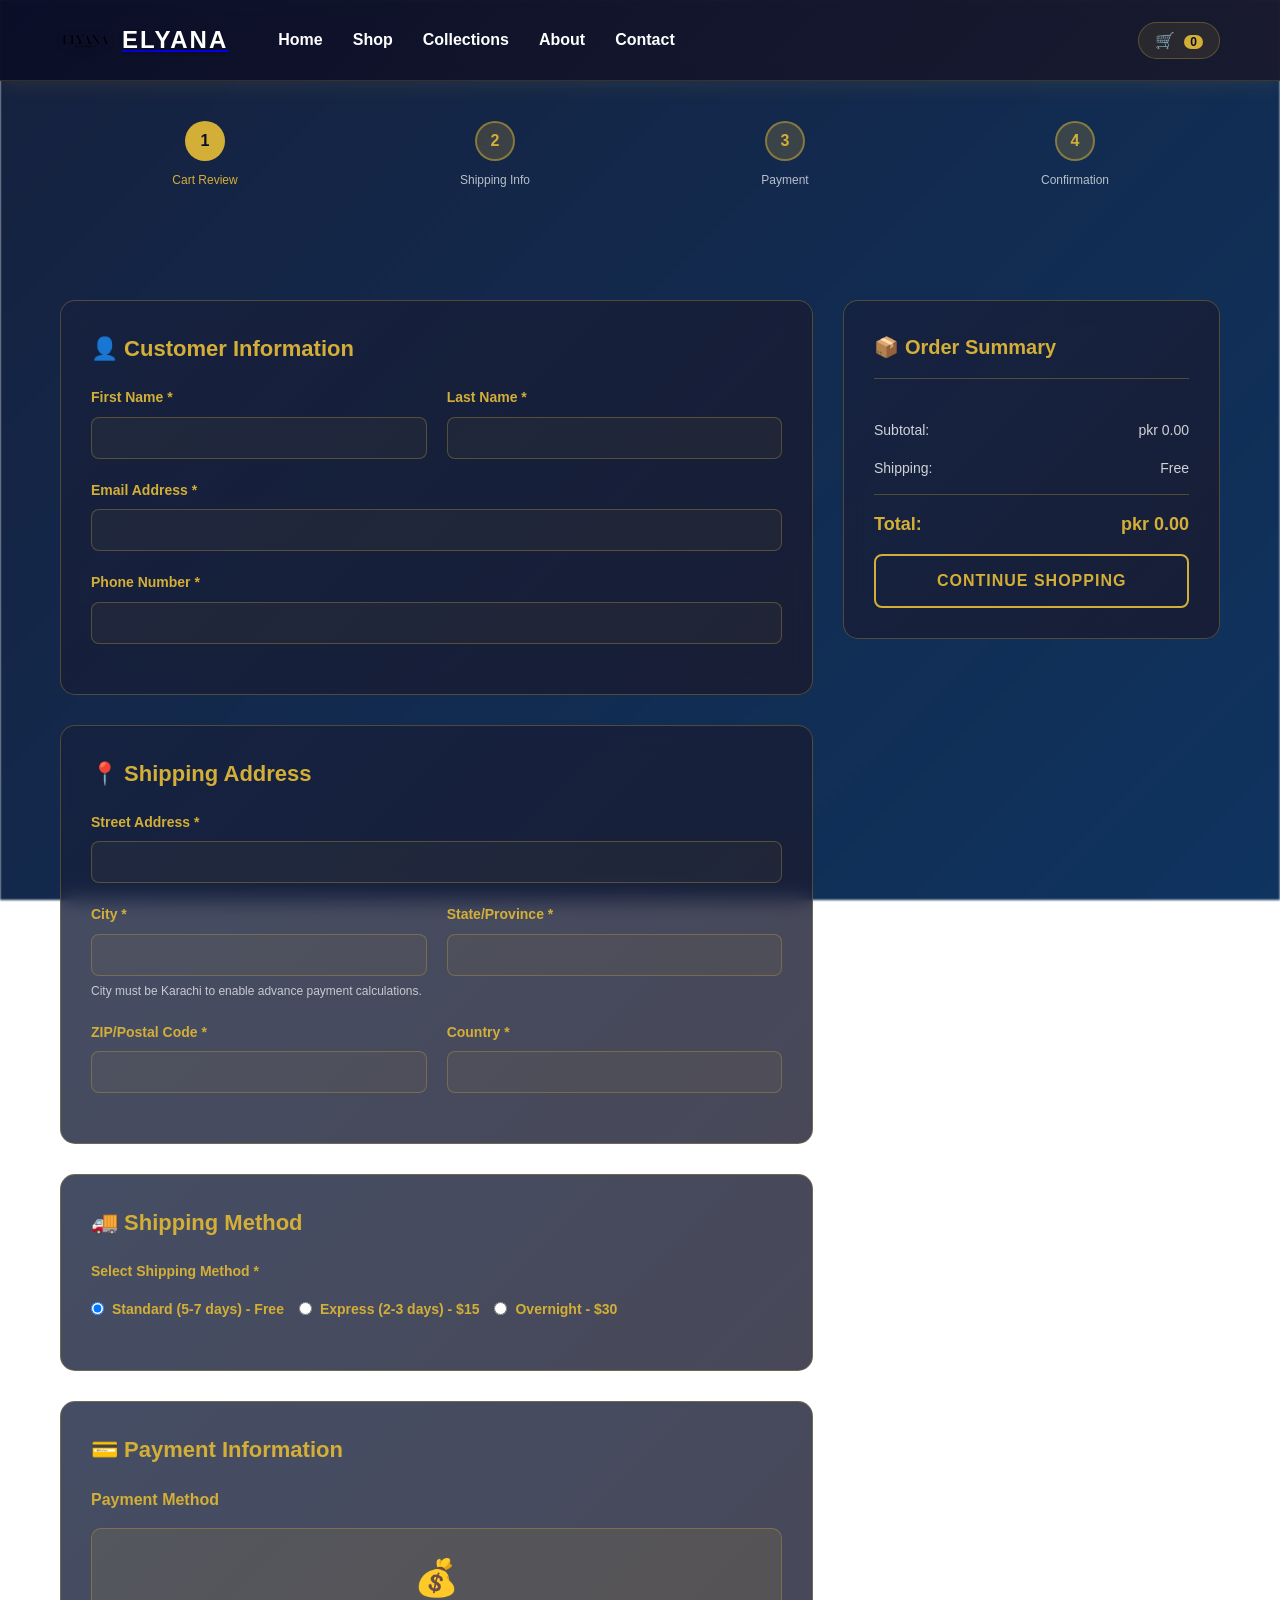
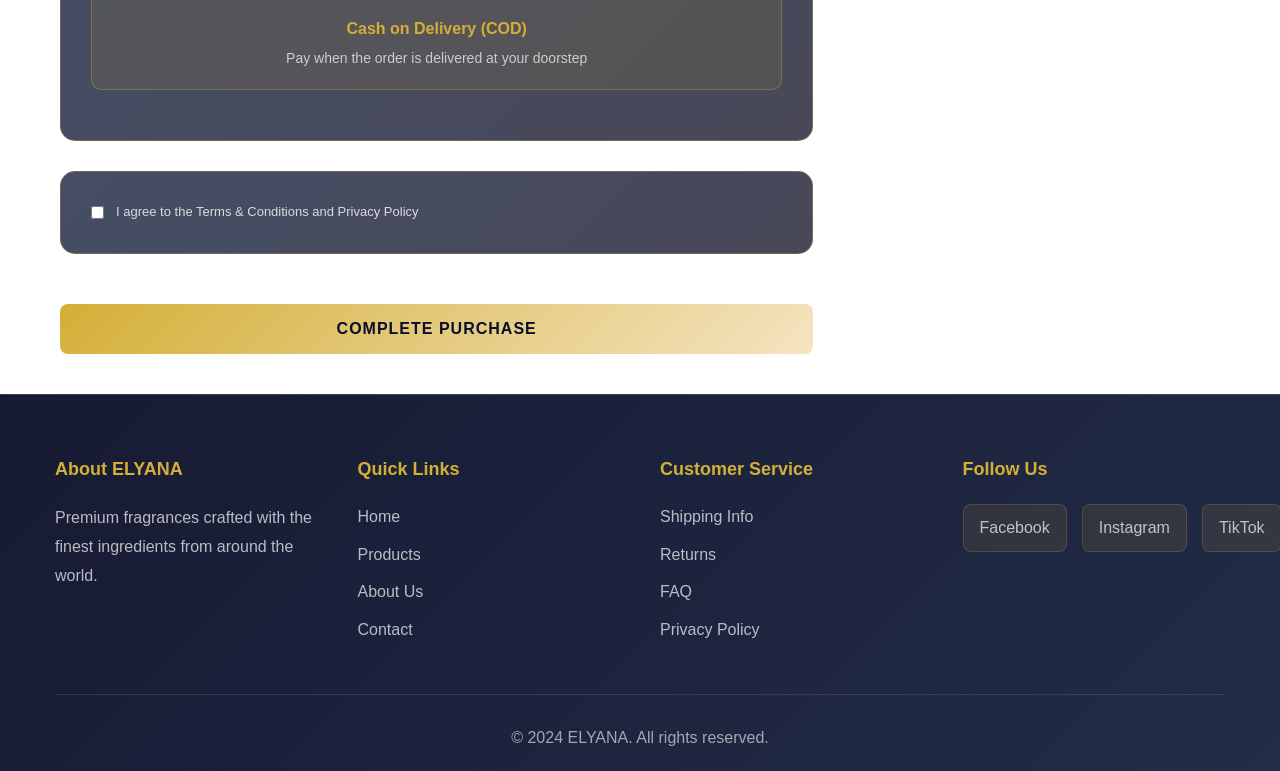
==== commit a502d94d: "Add files via upload" ====
--- a/checkout.html
+++ b/checkout.html
@@ -397,10 +397,11 @@
                         <input type="text" id="address" name="address" required>
                     </div>
                 </div>
-                <div class="form-row">
+            <div class="form-row">
                     <div class="form-group">
                         <label for="city">City *</label>
                         <input type="text" id="city" name="city" required>
+                        <div style="color: rgba(255,255,255,0.7); font-size:12px; margin-top:6px;">City must be Karachi to enable advance payment calculations.</div>
                     </div>
                     <div class="form-group">
                         <label for="state">State/Province *</label>
@@ -477,19 +478,20 @@
             
             <div class="summary-row">
                 <span>Subtotal:</span>
-                <span id="subtotal">$0.00</span>
+<span id="subtotal">pkr 0.00</span>
             </div>
             <div class="summary-row">
                 <span>Shipping:</span>
                 <span id="shippingCost">Free</span>
             </div>
-            <div class="summary-row">
+        <!-- Tax removed -->
+            <div class="summary-row" style="display:none;">
                 <span>Tax (10%):</span>
-                <span id="tax">$0.00</span>
+                <span id="tax">pkr 0.00</span>
             </div>
             <div class="summary-row total">
                 <span>Total:</span>
-                <span id="total">$0.00</span>
+<span id="total">pkr 0.00</span>
             </div>
 
             <button type="button" class="checkout-btn" style="margin-top: 0; background: transparent; border: 2px solid #d4af37; color: #d4af37;">Continue Shopping</button>
@@ -525,10 +527,9 @@
                 <div class="footer-section">
                     <h3>Follow Us</h3>
                     <div class="social-links">
-                        <a href="#" class="social-link">Facebook</a>
-                        <a href="#" class="social-link">Instagram</a>
-                        <a href="#" class="social-link">Twitter</a>
-                        <a href="#" class="social-link">Pinterest</a>
+                       <a href="https://www.facebook.com/profile.php?id=100063915198707&rdid=8T5EeTKWWXQXfzsq&share_url=https%3A%2F%2Fwww.facebook.com%2Fshare%2F1A34n91hqS%2F#" class="social-link">Facebook</a>                      
+                        <a href="https://www.instagram.com/elyana_fragrances?utm_source=ig_web_button_share_sheet&igsh=ZDNlZDc0MzIxNw==" class="social-link">Instagram</a>   
+                        <a href="https://www.tiktok.com/@elyana_942?_r=1&_t=ZS-96uk3qIa9dh" class="social-link">TikTok</a>     
                     </div>
                 </div>
             </div>
